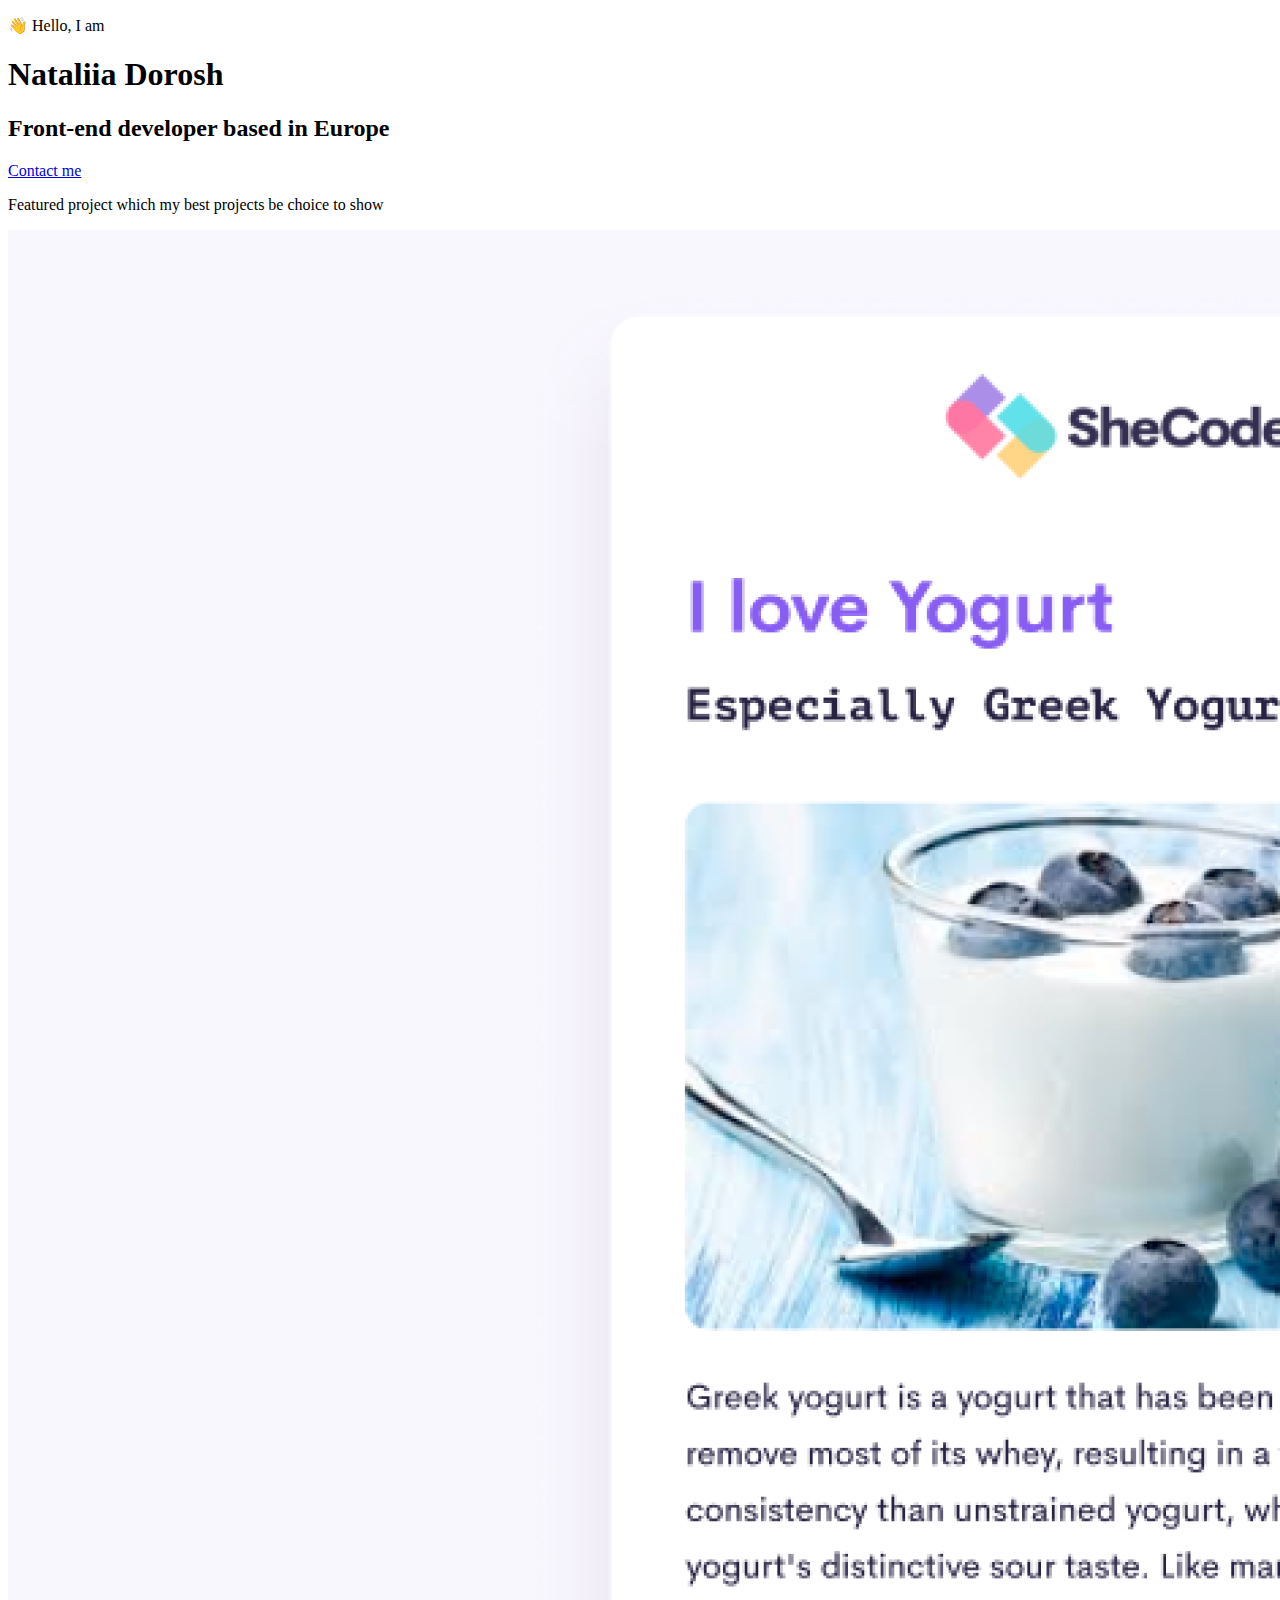
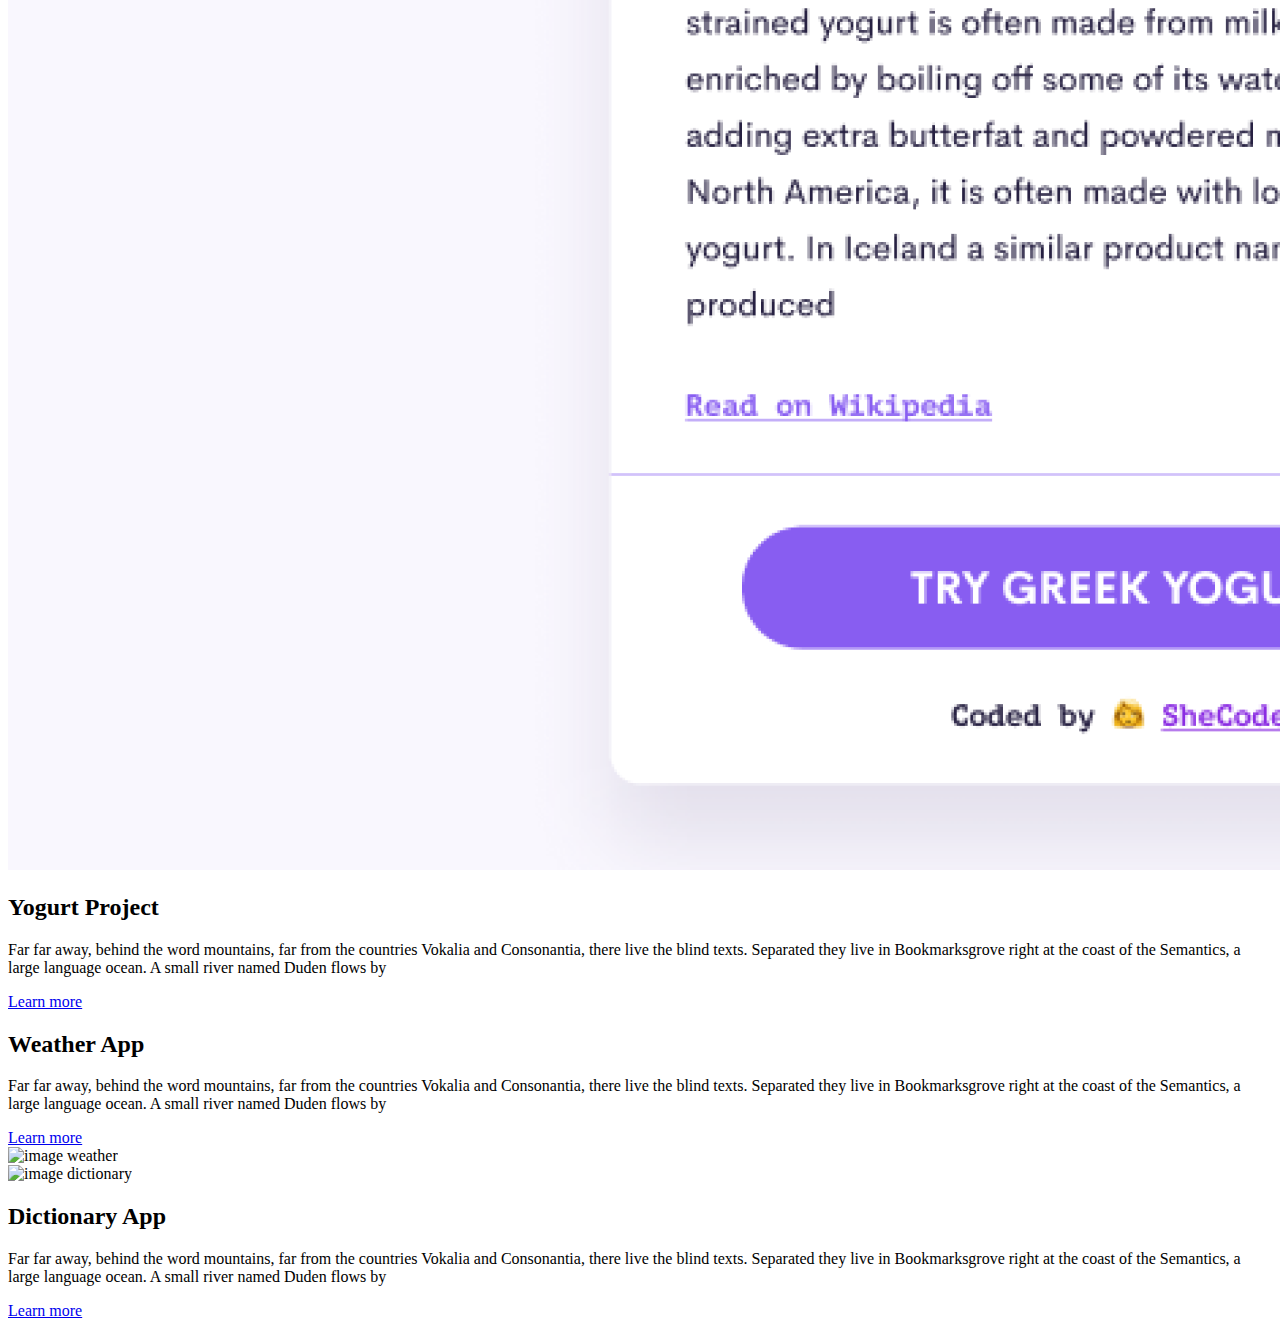
==== index.html @ e4696347 "creating a portfolio site" ====
<!DOCTYPE html>
<html lang="en">
  <head>
    <script
      type="text/javascript"
      src="https://codesandbox.io/public/sse-hooks/sse-hooks.f742b80f43c5a2e0e619b0d97b5886cd.js"
    ></script>
    <script
      type="text/javascript"
      src="https://codesandbox.io/static/js/banner.be879265d.js"
    ></script>

    <meta charset="UTF-8" />
    <meta http-equiv="X-UA-Compatible" content="IE=edge" />
    <meta name="viewport" content="width=device-width, initial-scale=1.0" />
    <title>Nataliia Dorosh - Front-end developer, based in Europe</title>
    <meta
      name="description"
      content="✔ Long-term cooperation, contract, guarantee.
    ✔ Sites based on a finished project or according to individual requirements.
    ✔ Free consultation.
    ✔ I work throughout Europe, North and South America, Australia and New Zealand.
    ✔ Transparent pricing.
    ✔ Read testimonials from satisfied customers."
    />
    <link
      href="https://cdn.jsdelivr.net/npm/bootstrap@5.0.0-beta2/dist/css/bootstrap.min.css"
      rel="stylesheet"
      integrity="sha384-BmbxuPwQa2lc/FVzBcNJ7UAyJxM6wuqIj61tLrc4wSX0szH/Ev+nYRRuWlolflfl"
      crossorigin="anonymous"
    />
    <!--Fonts  -->

    <link rel="preconnect" href="https://fonts.googleapis.com" />
    <link rel="preconnect" href="https://fonts.gstatic.com" crossorigin />
    <link
      href="https://fonts.googleapis.com/css2?family=Playfair+Display:ital,wght@0,700;1,700&family=Poppins:wght@400;700&display=swap"
      rel="stylesheet"
    />

    <!--CSS  -->
    <link rel="stylesheet" href="styles/portfolio.css" />

    <!--Bootstrap CSS only -->
    <link
      href="https://cdn.jsdelivr.net/npm/bootstrap@5.2.2/dist/css/bootstrap.min.css"
      rel="stylesheet"
      integrity="sha384-Zenh87qX5JnK2Jl0vWa8Ck2rdkQ2Bzep5IDxbcnCeuOxjzrPF/et3URy9Bv1WTRi"
      crossorigin="anonymous"
    />

    <!-- Bootstrap JavaScript Bundle with Popper -->
    <script
      src="https://cdn.jsdelivr.net/npm/bootstrap@5.2.2/dist/js/bootstrap.bundle.min.js"
      integrity="sha384-OERcA2EqjJCMA+/3y+gxIOqMEjwtxJY7qPCqsdltbNJuaOe923+mo//f6V8Qbsw3"
      crossorigin="anonymous"
    ></script>

    <script
      src="https://kit.fontawesome.com/0345ce63ac.js"
      crossorigin="anonymous"
    ></script>
  </head>
  <body>
    <div class="hero">
      <p>👋 Hello, I am</p>
      <h1>Nataliia Dorosh</h1>
      <h2 class="mb-5">Front-end developer based in Europe</h2>
      <div>
        <a href="#" class="btn btn-branding">Contact me</a>
      </div>
    </div>
    <p class="text-center m-5">
      Featured project which my best projects be choice to show
    </p>
    <div class="container">
      <div class="row mb-5">
        <div class="col d-none d-lg-block">
          <img src="img/yogurt.png" class="img-fluid" alt="image yogurt" />
        </div>
        <div class="col">
          <div class="project-desciption">
            <h2 class="mb-5">Yogurt Project</h2>
            <p class="mb-5 text-muted">
              Far far away, behind the word mountains, far from the countries
              Vokalia and Consonantia, there live the blind texts. Separated
              they live in Bookmarksgrove right at the coast of the Semantics, a
              large language ocean. A small river named Duden flows by
            </p>
            <a href="index.html" class="btn btn-branding-outline">
              Learn more
            </a>
          </div>
        </div>
      </div>
      <div class="row mb-5">
        <div class="col">
          <div class="project-desciption">
            <h2 class="mb-5">Weather App</h2>
            <p class="mb-5 text-muted">
              Far far away, behind the word mountains, far from the countries
              Vokalia and Consonantia, there live the blind texts. Separated
              they live in Bookmarksgrove right at the coast of the Semantics, a
              large language ocean. A small river named Duden flows by
            </p>
            <a href="index.html" class="btn btn-branding-outline">
              Learn more
            </a>
          </div>
        </div>
        <div class="col d-none d-lg-block">
          <img src="images/weather.png" class="img-fluid" alt="image weather" />
        </div>
      </div>
      <div class="row">
        <div class="col d-none d-lg-block">
          <img
            src="images/dictionary.png"
            class="img-fluid"
            alt="image dictionary"
          />
        </div>
        <div class="col">
          <div class="project-desciption">
            <h2 class="mb-5">Dictionary App</h2>
            <p class="mb-5 text-muted">
              Far far away, behind the word mountains, far from the countries
              Vokalia and Consonantia, there live the blind texts. Separated
              they live in Bookmarksgrove right at the coast of the Semantics, a
              large language ocean. A small river named Duden flows by
            </p>
            <a href="index.html" class="btn btn-branding-outline">
              Learn more
            </a>
          </div>
        </div>
      </div>
    </div>
  </body>
</html>
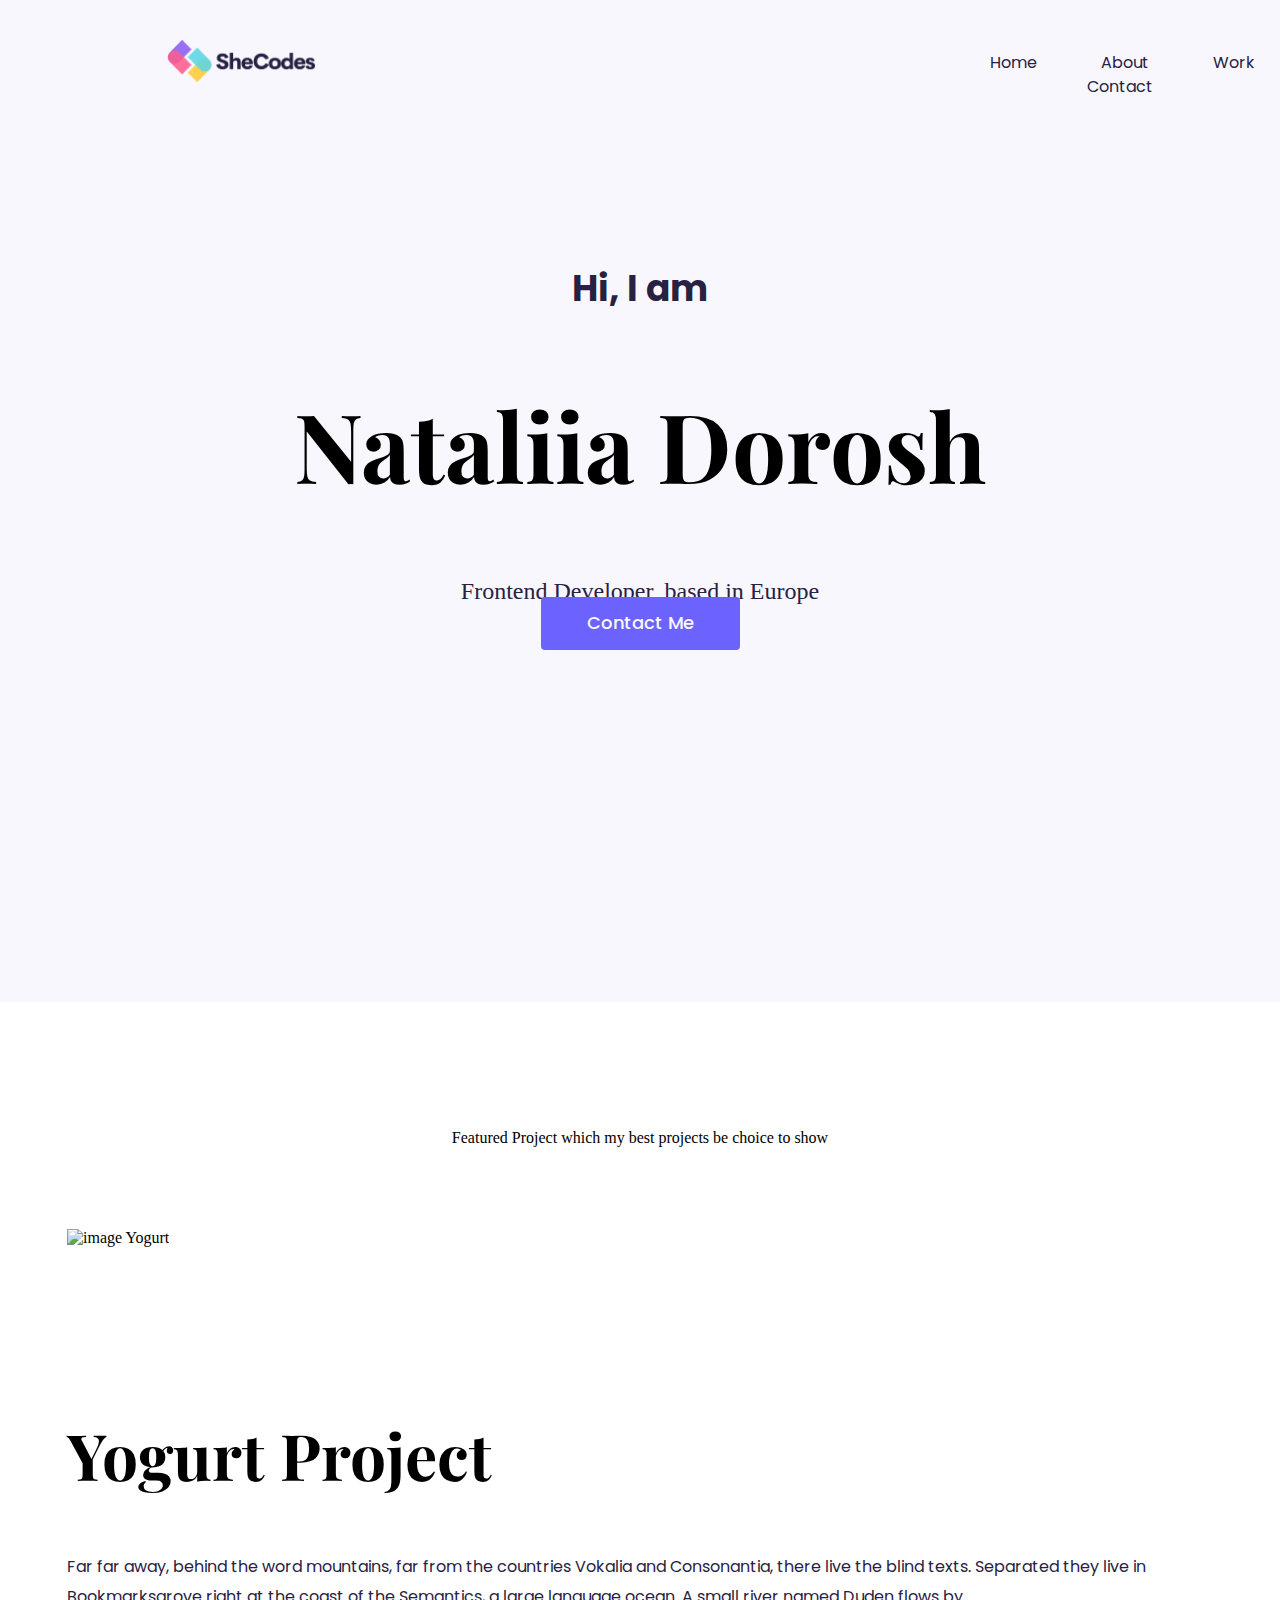
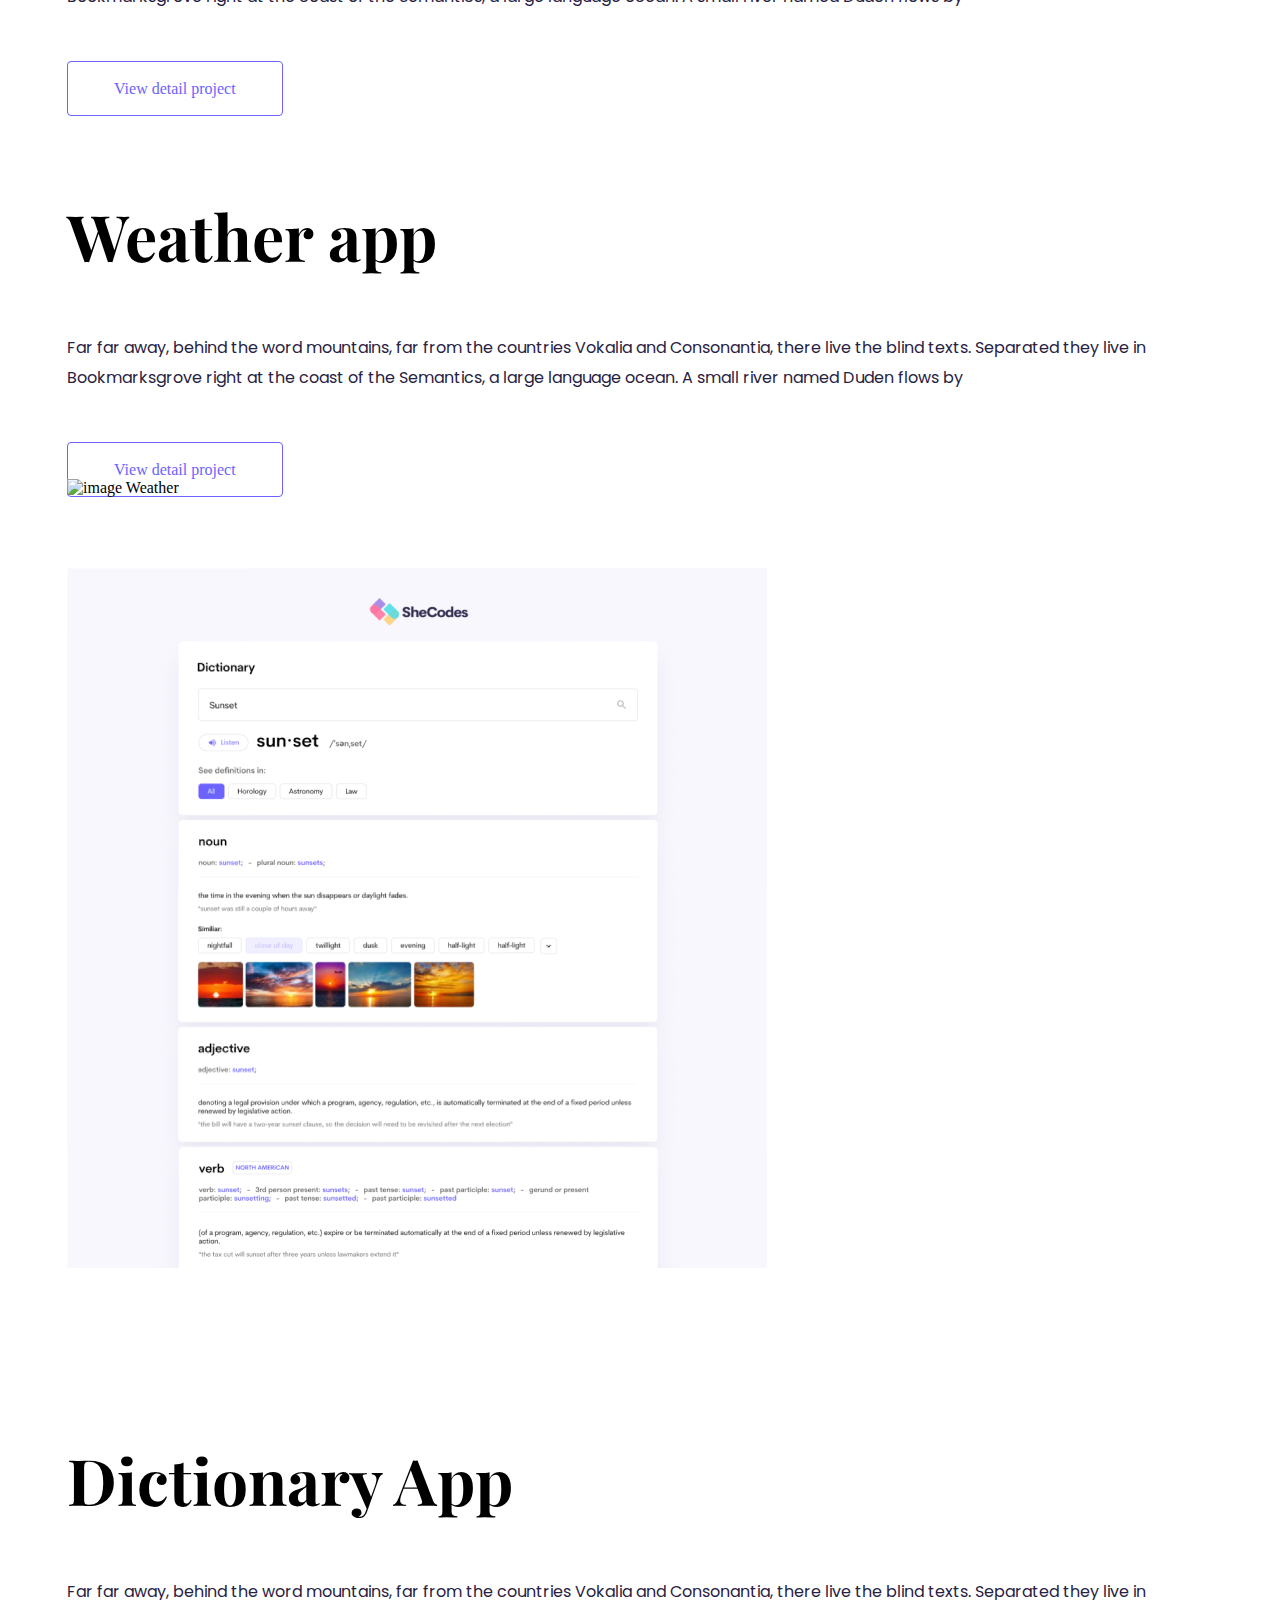
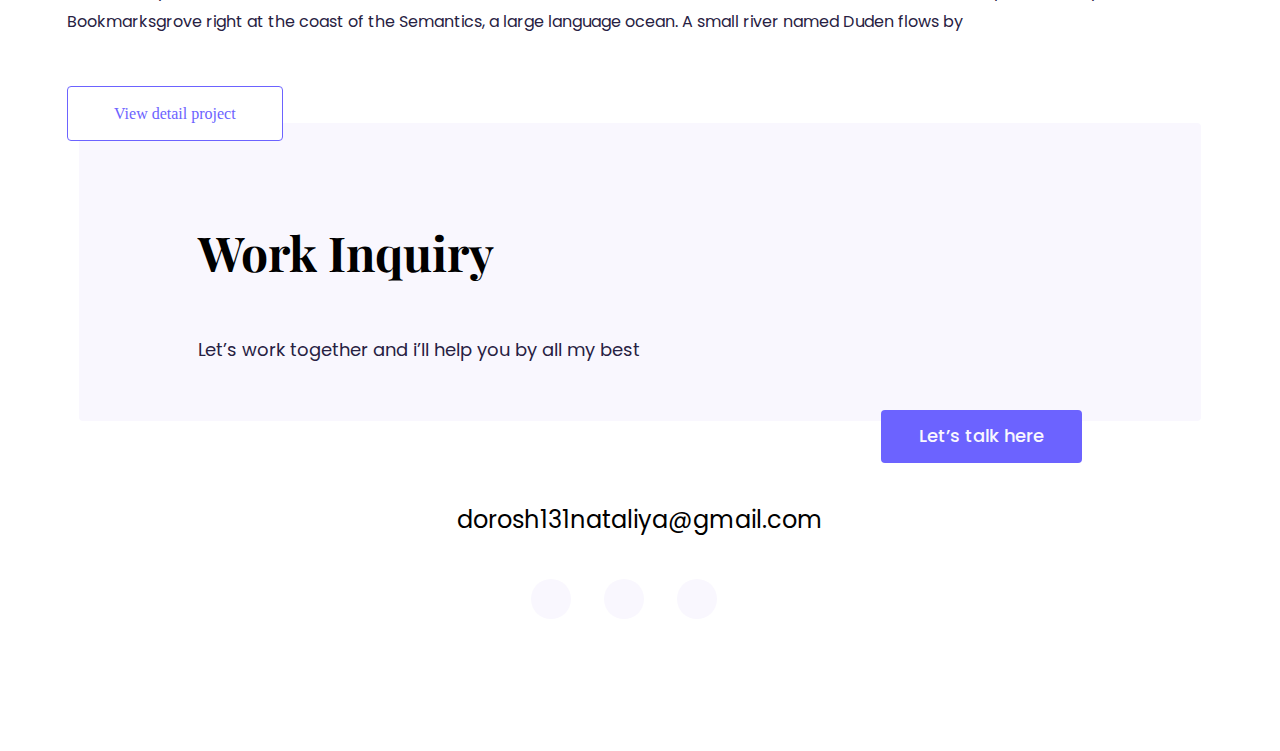
==== commit abce76aa: "creating a portfolio site" ====
--- a/index.html
+++ b/index.html
@@ -1,35 +1,17 @@
 <!DOCTYPE html>
 <html lang="en">
   <head>
-    <script
-      type="text/javascript"
-      src="https://codesandbox.io/public/sse-hooks/sse-hooks.f742b80f43c5a2e0e619b0d97b5886cd.js"
-    ></script>
-    <script
-      type="text/javascript"
-      src="https://codesandbox.io/static/js/banner.be879265d.js"
-    ></script>
-
     <meta charset="UTF-8" />
-    <meta http-equiv="X-UA-Compatible" content="IE=edge" />
     <meta name="viewport" content="width=device-width, initial-scale=1.0" />
-    <title>Nataliia Dorosh - Front-end developer, based in Europe</title>
-    <meta
-      name="description"
-      content="✔ Long-term cooperation, contract, guarantee.
-    ✔ Sites based on a finished project or according to individual requirements.
-    ✔ Free consultation.
-    ✔ I work throughout Europe, North and South America, Australia and New Zealand.
-    ✔ Transparent pricing.
-    ✔ Read testimonials from satisfied customers."
-    />
+    <meta http-equiv="X-UA-Compatible" content="ie=edge" />
+    <title>Static Template</title>
+    <link href="style.css" type="text/css" rel="stylesheet" />
     <link
-      href="https://cdn.jsdelivr.net/npm/bootstrap@5.0.0-beta2/dist/css/bootstrap.min.css"
+      href="https://cdn.jsdelivr.net/npm/bootstrap@5.2.2/dist/css/bootstrap.min.css"
       rel="stylesheet"
-      integrity="sha384-BmbxuPwQa2lc/FVzBcNJ7UAyJxM6wuqIj61tLrc4wSX0szH/Ev+nYRRuWlolflfl"
+      integrity="sha384-Zenh87qX5JnK2Jl0vWa8Ck2rdkQ2Bzep5IDxbcnCeuOxjzrPF/et3URy9Bv1WTRi"
       crossorigin="anonymous"
     />
-    <!--Fonts  -->
 
     <link rel="preconnect" href="https://fonts.googleapis.com" />
     <link rel="preconnect" href="https://fonts.gstatic.com" crossorigin />
@@ -38,102 +20,170 @@
       rel="stylesheet"
     />
 
-    <!--CSS  -->
-    <link rel="stylesheet" href="styles/portfolio.css" />
-
-    <!--Bootstrap CSS only -->
+    <link rel="preconnect" href="https://fonts.googleapis.com" />
+    <link rel="preconnect" href="https://fonts.gstatic.com" crossorigin />
     <link
-      href="https://cdn.jsdelivr.net/npm/bootstrap@5.2.2/dist/css/bootstrap.min.css"
+      href="https://fonts.googleapis.com/css2?family=Playfair+Display:ital,wght@0,700;1,700&family=Poppins:wght@400;700&display=swap"
       rel="stylesheet"
-      integrity="sha384-Zenh87qX5JnK2Jl0vWa8Ck2rdkQ2Bzep5IDxbcnCeuOxjzrPF/et3URy9Bv1WTRi"
-      crossorigin="anonymous"
     />
 
-    <!-- Bootstrap JavaScript Bundle with Popper -->
     <script
       src="https://cdn.jsdelivr.net/npm/bootstrap@5.2.2/dist/js/bootstrap.bundle.min.js"
       integrity="sha384-OERcA2EqjJCMA+/3y+gxIOqMEjwtxJY7qPCqsdltbNJuaOe923+mo//f6V8Qbsw3"
       crossorigin="anonymous"
     ></script>
 
-    <script
-      src="https://kit.fontawesome.com/0345ce63ac.js"
-      crossorigin="anonymous"
-    ></script>
+    <script src="https://kit.fontawesome.com/0345ce63ac.js" crossorigin="anonymous"></script>
   </head>
   <body>
-    <div class="hero">
-      <p>👋 Hello, I am</p>
-      <h1>Nataliia Dorosh</h1>
-      <h2 class="mb-5">Front-end developer based in Europe</h2>
-      <div>
-        <a href="#" class="btn btn-branding">Contact me</a>
+      <div class="wrapper">
+        <div>
+          <img src="img/logo.png" alt="logo" width="150px" class="logo" />
+
+          <div class="link-menu-block">
+            <a href="home.html" class="col-2 link-menu">Home </a>
+            <a href="about.html" class="col-2 link-menu">About </a>
+            <a href="work.html" class="col-2 link-menu">Work </a>
+            <a href="contact.html" class="col-2 link-menu">Contact</a>
+          </div>
+        </div>
+        <div class="greeting-text">
+          <p class="greeting">Hi, I am</p>
+          <h1 class="name">Nataliia Dorosh</h1>
+          <h2 class="mb-5" id="text-about">
+            Frontend Developer, based in Europe
+          </h2>
+        </div>
+        <div class="button-contact-me">
+          <a href="contact.html" class="btn btn-branding">Contact me</a>
+        </div>
       </div>
-    </div>
-    <p class="text-center m-5">
-      Featured project which my best projects be choice to show
-    </p>
-    <div class="container">
-      <div class="row mb-5">
-        <div class="col d-none d-lg-block">
-          <img src="img/yogurt.png" class="img-fluid" alt="image yogurt" />
+      <div class="second-wrapper">
+        <div>
+          <div class="text-second-part">
+            Featured Project which my best projects be choice to show
+          </div>
         </div>
-        <div class="col">
-          <div class="project-desciption">
-            <h2 class="mb-5">Yogurt Project</h2>
-            <p class="mb-5 text-muted">
+
+        <div class="row">
+          <div class="screenshotYogurt col-6 d-none d-lg-block">
+            <img
+              src="https://31ukq.codesandbox.io/images/yogurt.png"
+              alt="image Yogurt"
+              class="img-fluid rounded"
+            />
+          </div>
+          <div class="textYogurt col-6">
+            <p class="headerYogurt">Yogurt Project</p>
+            <p class="content-yogurt">
               Far far away, behind the word mountains, far from the countries
-              Vokalia and Consonantia, there live the blind texts. Separated
-              they live in Bookmarksgrove right at the coast of the Semantics, a
-              large language ocean. A small river named Duden flows by
+              Vokalia and Consonantia, there live the blind texts. Separated they
+              live in Bookmarksgrove right at the coast of the Semantics, a large
+              language ocean. A small river named Duden flows by
             </p>
-            <a href="index.html" class="btn btn-branding-outline">
-              Learn more
-            </a>
+            <div class="navigation-links-second">
+              <a
+                href="https://jggrnw.csb.app/"
+                class="contact-link"
+                title="link view detail project"
+                >View detail project</a
+              >
+            </div>
+          </div>
+        </div>
+
+        <div class="row">
+          <div class="col-6">
+            <div class="textWeather">
+              <p class="headerWeather">
+                Weather app
+              </p>
+              <p class="content-weather">
+                Far far away, behind the word mountains, far from the countries
+                Vokalia and Consonantia, there live the blind texts. Separated
+                they live in Bookmarksgrove right at the coast of the Semantics, a
+                large language ocean. A small river named Duden flows by
+              </p>
+              <div class="navigation-links-second">
+                <a
+                  href="https://jggrnw.csb.app/"
+                  class="contact-link"
+                  title="link view detail project"
+                  >View detail project</a
+                >
+              </div>
+            </div>
+          </div>
+          <div class="screenshotWeather col-6 d-none d-lg-block">
+            <img
+              src="https://31ukq.codesandbox.io/images/weather.png"
+              alt="image Weather"
+              class="img-fluid rounded"
+            />
+          </div>
+        </div>
+
+        <div class="row">
+          <div class="screenshotDictionary col-6 d-none d-lg-block">
+            <img
+              src="img/dictionary.png"
+              alt="image Dictionary"
+              class="img-fluid rounded"
+            />
+          </div>
+          <div class="textDictionary col-6">
+            <p class="headerDictionary">Dictionary App</p>
+            <p class="content-dictionary">
+              Far far away, behind the word mountains, far from the countries
+              Vokalia and Consonantia, there live the blind texts. Separated they
+              live in Bookmarksgrove right at the coast of the Semantics, a large
+              language ocean. A small river named Duden flows by
+            </p>
+            <div class="navigation-links-second">
+              <a
+                href="https://jggrnw.csb.app/"
+                class="contact-link"
+                title="link view detail project"
+                >View detail project</a
+              >
+            </div>
           </div>
         </div>
       </div>
-      <div class="row mb-5">
-        <div class="col">
-          <div class="project-desciption">
-            <h2 class="mb-5">Weather App</h2>
-            <p class="mb-5 text-muted">
-              Far far away, behind the word mountains, far from the countries
-              Vokalia and Consonantia, there live the blind texts. Separated
-              they live in Bookmarksgrove right at the coast of the Semantics, a
-              large language ocean. A small river named Duden flows by
-            </p>
-            <a href="index.html" class="btn btn-branding-outline">
-              Learn more
-            </a>
+      <div class="third-wrap">
+          <div class="block-work-inquiry row">
+            <div class="col-6">
+              <p class="work-inquiry">Work Inquiry</p>
+              <p class="work-inquiry-content">
+                Let’s work together and i’ll help you by all my best
+              </p>
+            </div>
+            <div class="email-link-block col-6">
+              <div class="email-link"> 
+                <a href="mailto:dorosh131nataliya@gmail.com" class="talk-here"> Let’s talk here</a>
+              </div>
+            </div>
           </div>
-        </div>
-        <div class="col d-none d-lg-block">
-          <img src="images/weather.png" class="img-fluid" alt="image weather" />
-        </div>
       </div>
-      <div class="row">
-        <div class="col d-none d-lg-block">
-          <img
-            src="images/dictionary.png"
-            class="img-fluid"
-            alt="image dictionary"
-          />
-        </div>
-        <div class="col">
-          <div class="project-desciption">
-            <h2 class="mb-5">Dictionary App</h2>
-            <p class="mb-5 text-muted">
-              Far far away, behind the word mountains, far from the countries
-              Vokalia and Consonantia, there live the blind texts. Separated
-              they live in Bookmarksgrove right at the coast of the Semantics, a
-              large language ocean. A small river named Duden flows by
-            </p>
-            <a href="index.html" class="btn btn-branding-outline">
-              Learn more
-            </a>
-          </div>
-        </div>
+    </div>
+    <div class="my-email">
+      <p>dorosh131nataliya@gmail.com</p>
+    </div>
+    <div class="social-media-icons">
+      <div class="facebook" >
+        <a href="https://www.facebook.com/">
+          <i class="fa-brands fa-facebook-f"></i>
+        </a>
+      </div>
+      <div class="twitter">
+        <a href="https://twitter.com/">
+          <i class="fa-brands fa-twitter"></i>
+        </a>
+      </div>
+      <div class="instagram">
+        <a href="https://www.instagram.com/">
+          <i class="fa-brands fa-instagram"></i>
+        </a>
       </div>
     </div>
   </body>
--- a/style.css
+++ b/style.css
@@ -0,0 +1,246 @@
+:root {
+  --first-color: #272142;
+  --second-color: #6c63ff;
+  --third-color: #f9f7fe;
+  --fourth-color: white;
+  --fifth-color: black;
+  --fontfamily-first: "Poppins", sans-serif;
+  --fontfamily-second: "Playfair Display", serif;
+}
+
+body {
+  margin: 0 0;
+  padding: 0 0;
+}
+
+.wrapper {
+  background-color: var(--third-color);
+  text-align: center;
+  height: 900px;
+  margin: 0 0 127px 0;
+  padding: 51px 67px;
+}
+
+.logo {
+  position: absolute;
+  top: 40px;
+  left: 165px;
+}
+
+.link-menu {
+  text-decoration: none;
+  font-size: 16px;
+  color: var(--first-color);
+  line-height: 24px;
+  font-family: var(--fontfamily-first);
+  margin: 0 30px;
+}
+.link-menu-block {
+  position: absolute;
+  top: 51px;
+  left: 960px;
+}
+
+.link-menu:visited {
+  color: var(--second-color);
+}
+.link-menu:hover {
+  color: var(--second-color);
+}
+.greeting-text {
+  margin-top: 211px;
+}
+
+.name {
+  color: var(--fifth-color);
+  font-family: var(--fontfamily-second);
+  font-weight: 700;
+  font-size: 96px;
+  line-height: 128px;
+}
+p {
+  font-family: var(--fontfamily-first);
+  font-weight: normal;
+}
+.greeting {
+  color: var(--first-color);
+  font-family: var(--fontfamily-first);
+  font-weight: 700;
+  font-size: 36px;
+  line-height: 54px;
+}
+
+#text-about {
+  color: var(--first-color);
+  font-style: normal;
+  font-weight: 400;
+  font-size: 24px;
+  margin: 0 auto;
+  line-height: 36px;
+}
+
+.button-contact-me {
+  display: inline;
+  background-color: var(--second-color);
+  padding: 18px 46px;
+  border-radius: 4px;
+}
+.button-contact-me a {
+  font-family: var(--fontfamily-first);
+  font-size: 18px;
+  font-weight: 500;
+  line-height: 27px;
+  text-decoration: none;
+  text-align: center;
+  text-transform: capitalize;
+  color: var(--third-color);
+}
+.button-contact-me:hover {
+  color: var(--first-color);
+}
+
+/* SECOND PART */
+.second-wrapper {
+  padding: 0 0;
+  margin: 0 67px;
+}
+.text-second-part {
+  text-align: center;
+  margin-bottom: 82px;
+}
+
+.headerDictionary,
+.headerWeather,
+.headerYogurt {
+  font-size: 64px;
+  font-weight: 700;
+  font-family: var(--fontfamily-second);
+  line-height: 85px;
+  color: var(--fifth-color);
+  margin-top: 95px;
+  margin-bottom: 55px;
+}
+.content-yogurt,
+.content-dictionary,
+.content-weather {
+  margin: 10px 0;
+  font-family: var(--fontfamily-first);
+  font-size: 16px;
+  font-weight: 400;
+  line-height: 30px;
+  color: var(--first-color);
+  margin-bottom: 68px;
+}
+.contact-link {
+  background-color: var(--fourth-color);
+  color: var(--second-color);
+  border: 1px solid var(--second-color);
+  border-radius: 4px;
+  padding: 18px 46px;
+  font-size: 16px;
+  font-weight: 500;
+  text-decoration: none;
+}
+
+.contact-link:hover {
+  background-color: var(--second-color);
+  color: var(--fourth-color);
+}
+
+.img-fluid {
+  margin-bottom: 70px;
+}
+
+.block-work-inquiry {
+  background-color: var(--third-color);
+  border-radius: 4px;
+  padding: 49px 119px;
+  height: 200px;
+}
+
+.work-inquiry {
+  font-family: var(--fontfamily-second);
+  font-size: 48px;
+  font-weight: 700;
+  line-height: 64px;
+  color: var(--fifth-color);
+  padding-bottom: 4px;
+}
+
+.work-inquiry-content {
+  font-family: var(--fontfamily-first);
+  font-size: 18px;
+  font-weight: 400;
+  line-height: 27px;
+  color: var(--first-color);
+}
+.email-link-block {
+  padding-top: 41px;
+  text-align: right;
+}
+.email-link {
+  display: inline;
+  background-color: var(--second-color);
+  padding: 18px 38px;
+  border-radius: 4px;
+}
+.email-link a {
+  font-family: var(--fontfamily-first);
+  font-size: 18px;
+  font-weight: 500;
+  line-height: 27px;
+  text-decoration: none;
+  color: var(--third-color);
+  margin: 0 auto;
+}
+.email-link a:hover {
+  color: var(--first-color);
+}
+
+.third-wrap {
+  padding: 0 0;
+  margin: 0 79px;
+}
+
+.my-email {
+  font-family: var(--fontfamily-first);
+  font-size: 24px;
+  font-weight: 500;
+  line-height: 36px;
+  text-align: center;
+  color: var(--fifth-color);
+  margin-top: 81px;
+  margin-bottom: 41px;
+}
+
+.social-media-icons {
+  display: flex;
+  flex-direction: row;
+  justify-content: center;
+  text-align: center;
+  margin-bottom: 132px;
+}
+
+.fa-facebook-f,
+.fa-twitter,
+.fa-instagram {
+  font-size: 18px;
+  color: var(--second-color);
+  margin: 11px auto;
+}
+
+.facebook,
+.twitter,
+.instagram {
+  width: 40px;
+  height: 40px;
+  background-color: var(--third-color);
+  margin-right: 33px;
+  border-radius: 50%;
+}
+
+.facebook:hover,
+.twitter:hover,
+.instagram:hover {
+  border: 1px solid var(--second-color);
+}
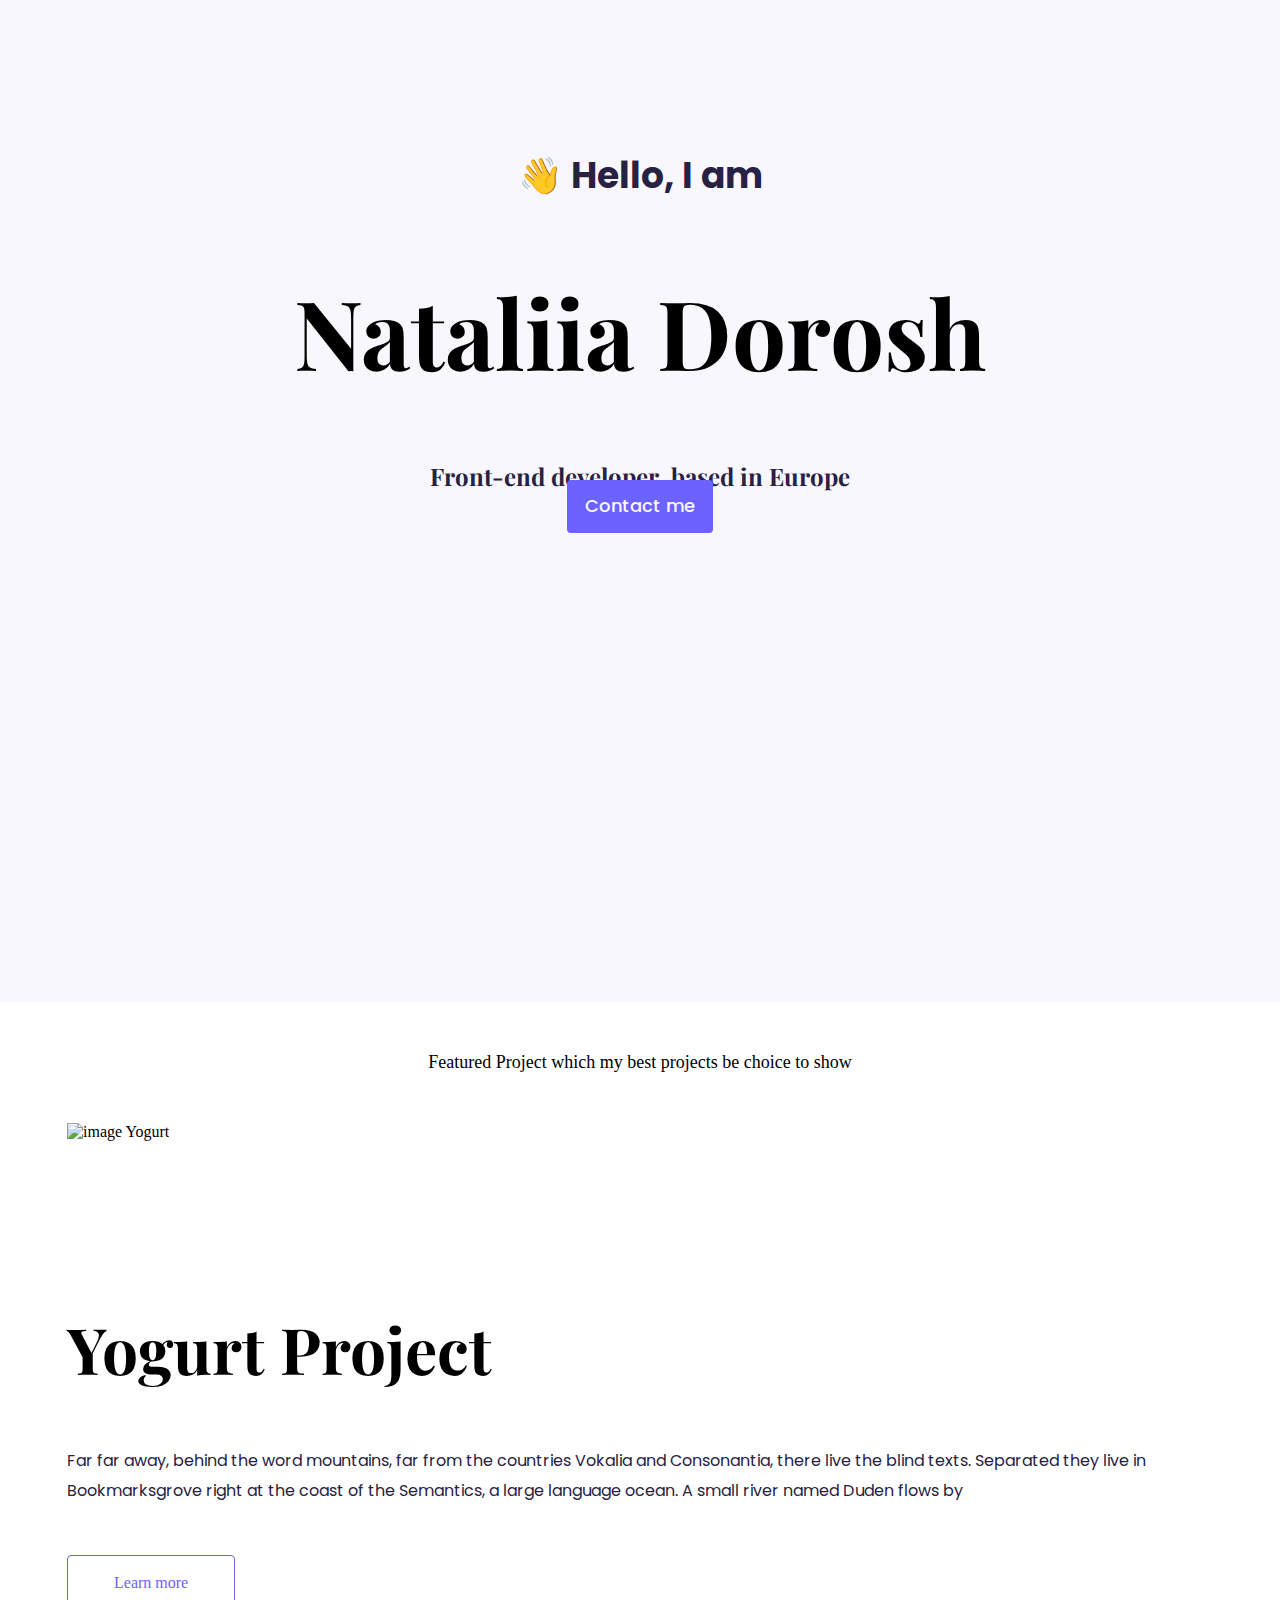
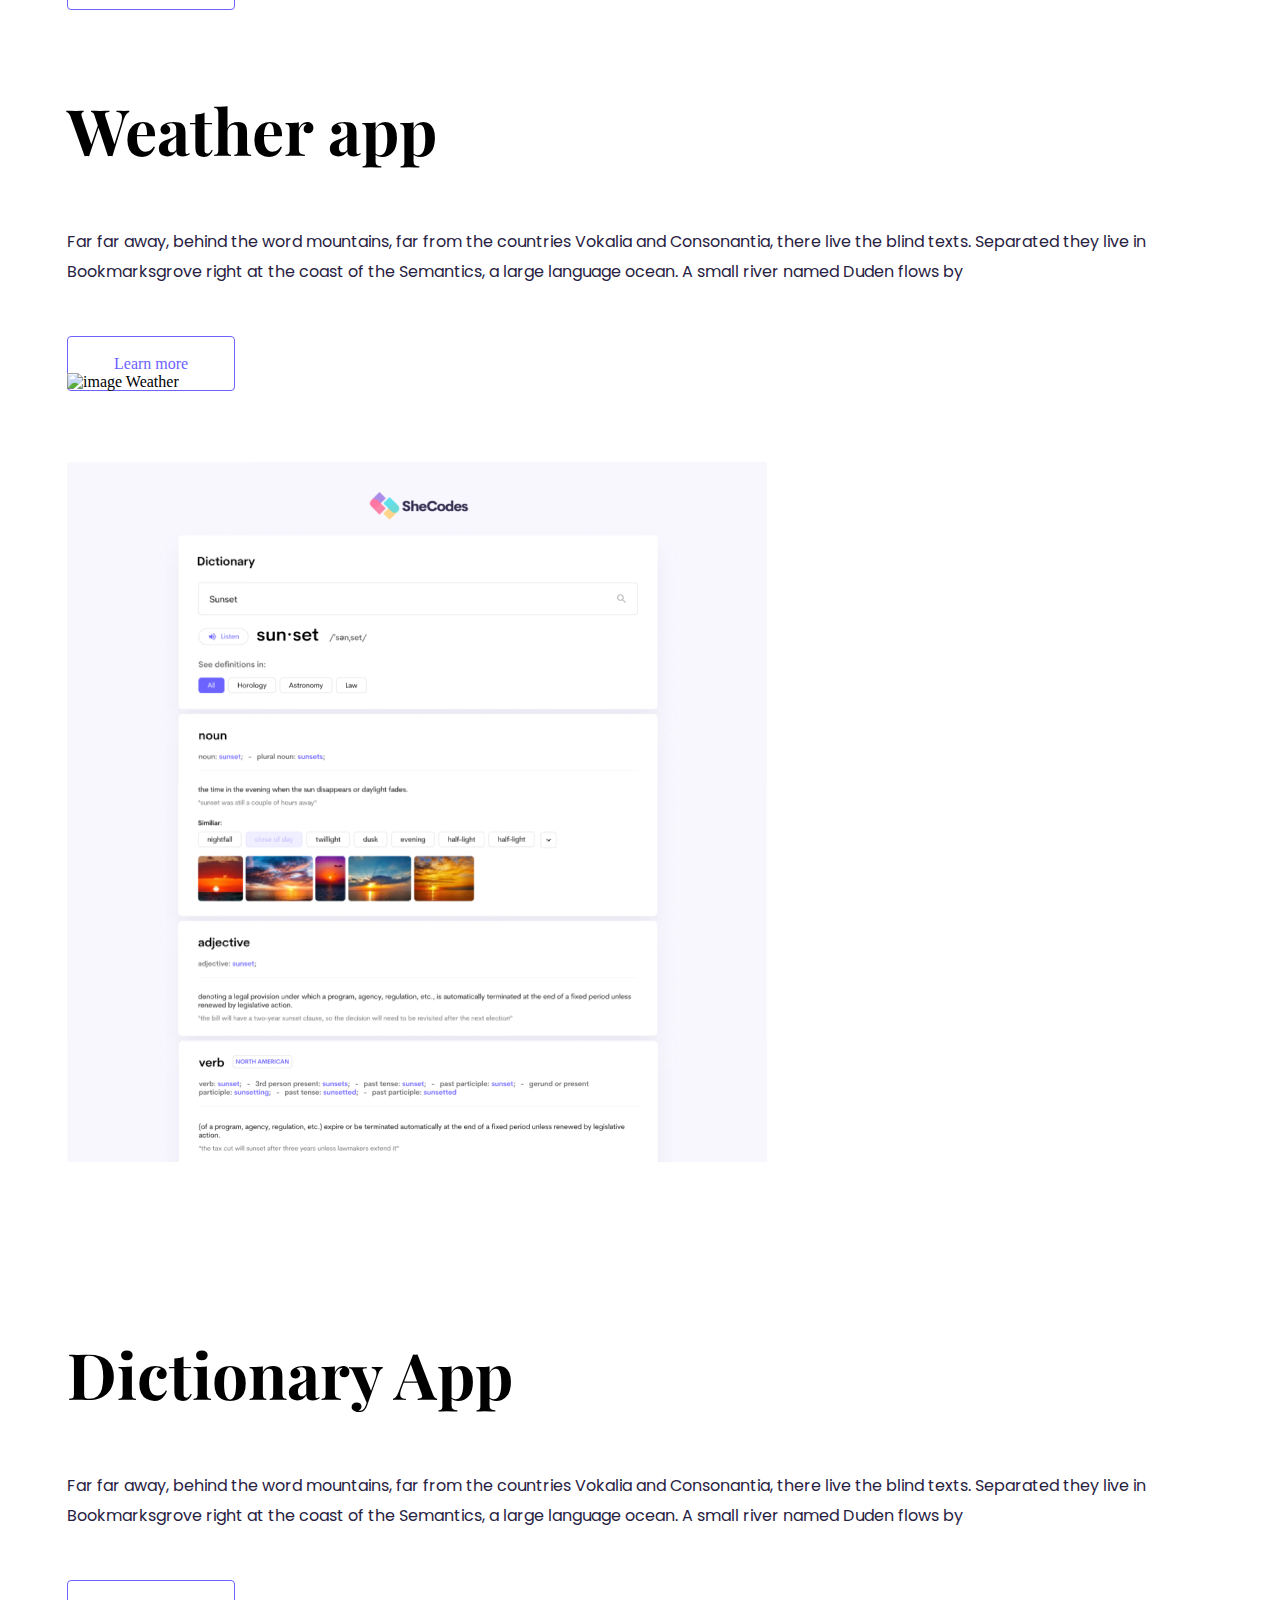
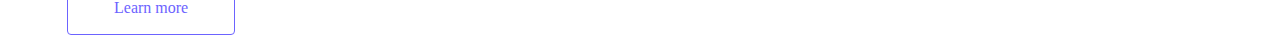
==== commit f4900a93: "site correction" ====
--- a/index.html
+++ b/index.html
@@ -4,7 +4,13 @@
     <meta charset="UTF-8" />
     <meta name="viewport" content="width=device-width, initial-scale=1.0" />
     <meta http-equiv="X-UA-Compatible" content="ie=edge" />
-    <title>Static Template</title>
+    <title>Nataliia Dorosh - Front-end developer, based in Europe</title>
+    <meta name="description"  content="✔ Long-term cooperation, contract, guarantee.
+    ✔ Sites based on a finished project or according to individual requirements.
+    ✔ Free consultation.
+    ✔ I work throughout Europe, North and South America, Australia and New Zealand.
+    ✔ Transparent pricing.
+    ✔ Read testimonials from satisfied customers." />
     <link href="style.css" type="text/css" rel="stylesheet" />
     <link
       href="https://cdn.jsdelivr.net/npm/bootstrap@5.2.2/dist/css/bootstrap.min.css"
@@ -37,25 +43,15 @@
   </head>
   <body>
       <div class="wrapper">
-        <div>
-          <img src="img/logo.png" alt="logo" width="150px" class="logo" />
-
-          <div class="link-menu-block">
-            <a href="home.html" class="col-2 link-menu">Home </a>
-            <a href="about.html" class="col-2 link-menu">About </a>
-            <a href="work.html" class="col-2 link-menu">Work </a>
-            <a href="contact.html" class="col-2 link-menu">Contact</a>
-          </div>
-        </div>
-        <div class="greeting-text">
-          <p class="greeting">Hi, I am</p>
+            <div class="greeting-text">
+          <p class="greeting">👋 Hello, I am</p>
           <h1 class="name">Nataliia Dorosh</h1>
           <h2 class="mb-5" id="text-about">
-            Frontend Developer, based in Europe
+            Front-end developer, based in Europe
           </h2>
         </div>
         <div class="button-contact-me">
-          <a href="contact.html" class="btn btn-branding">Contact me</a>
+          <a href="index.html" class="btn btn-branding">Contact me</a>
         </div>
       </div>
       <div class="second-wrapper">
@@ -75,7 +71,7 @@
           </div>
           <div class="textYogurt col-6">
             <p class="headerYogurt">Yogurt Project</p>
-            <p class="content-yogurt">
+            <p class="content-yogurt text-muted">
               Far far away, behind the word mountains, far from the countries
               Vokalia and Consonantia, there live the blind texts. Separated they
               live in Bookmarksgrove right at the coast of the Semantics, a large
@@ -83,10 +79,10 @@
             </p>
             <div class="navigation-links-second">
               <a
-                href="https://jggrnw.csb.app/"
+                href="index.html"
                 class="contact-link"
-                title="link view detail project"
-                >View detail project</a
+                title="link Learn more"
+                >Learn more</a
               >
             </div>
           </div>
@@ -98,7 +94,7 @@
               <p class="headerWeather">
                 Weather app
               </p>
-              <p class="content-weather">
+              <p class="content-weather text-muted">
                 Far far away, behind the word mountains, far from the countries
                 Vokalia and Consonantia, there live the blind texts. Separated
                 they live in Bookmarksgrove right at the coast of the Semantics, a
@@ -106,10 +102,10 @@
               </p>
               <div class="navigation-links-second">
                 <a
-                  href="https://jggrnw.csb.app/"
+                  href="index.html"
                   class="contact-link"
-                  title="link view detail project"
-                  >View detail project</a
+                  title="link Learn more"
+                  >Learn more</a
                 >
               </div>
             </div>
@@ -133,7 +129,7 @@
           </div>
           <div class="textDictionary col-6">
             <p class="headerDictionary">Dictionary App</p>
-            <p class="content-dictionary">
+            <p class="content-dictionary text-muted">
               Far far away, behind the word mountains, far from the countries
               Vokalia and Consonantia, there live the blind texts. Separated they
               live in Bookmarksgrove right at the coast of the Semantics, a large
@@ -141,50 +137,14 @@
             </p>
             <div class="navigation-links-second">
               <a
-                href="https://jggrnw.csb.app/"
+              href="index.html"
                 class="contact-link"
-                title="link view detail project"
-                >View detail project</a
+                title="Learn more"
+                >Learn more</a
               >
             </div>
           </div>
         </div>
-      </div>
-      <div class="third-wrap">
-          <div class="block-work-inquiry row">
-            <div class="col-6">
-              <p class="work-inquiry">Work Inquiry</p>
-              <p class="work-inquiry-content">
-                Let’s work together and i’ll help you by all my best
-              </p>
-            </div>
-            <div class="email-link-block col-6">
-              <div class="email-link"> 
-                <a href="mailto:dorosh131nataliya@gmail.com" class="talk-here"> Let’s talk here</a>
-              </div>
-            </div>
-          </div>
-      </div>
-    </div>
-    <div class="my-email">
-      <p>dorosh131nataliya@gmail.com</p>
-    </div>
-    <div class="social-media-icons">
-      <div class="facebook" >
-        <a href="https://www.facebook.com/">
-          <i class="fa-brands fa-facebook-f"></i>
-        </a>
-      </div>
-      <div class="twitter">
-        <a href="https://twitter.com/">
-          <i class="fa-brands fa-twitter"></i>
-        </a>
-      </div>
-      <div class="instagram">
-        <a href="https://www.instagram.com/">
-          <i class="fa-brands fa-instagram"></i>
-        </a>
-      </div>
-    </div>
+      </div> 
   </body>
 </html>
--- a/style.css
+++ b/style.css
@@ -13,42 +13,20 @@
   padding: 0 0;
 }
 
+.wrapper,  .about-wrapper{
+  text-align: center;
+  padding: 51px 67px;
+}
+
 .wrapper {
   background-color: var(--third-color);
-  text-align: center;
   height: 900px;
-  margin: 0 0 127px 0;
-  padding: 51px 67px;
-}
-
-.logo {
-  position: absolute;
-  top: 40px;
-  left: 165px;
-}
-
-.link-menu {
-  text-decoration: none;
-  font-size: 16px;
-  color: var(--first-color);
-  line-height: 24px;
-  font-family: var(--fontfamily-first);
-  margin: 0 30px;
-}
-.link-menu-block {
-  position: absolute;
-  top: 51px;
-  left: 960px;
-}
-
-.link-menu:visited {
-  color: var(--second-color);
-}
-.link-menu:hover {
-  color: var(--second-color);
-}
+  margin-bottom: 50px;
+}
+
+/* First part of "homepage"_START */
 .greeting-text {
-  margin-top: 211px;
+  margin-top: 97px;
 }
 
 .name {
@@ -56,7 +34,6 @@
   font-family: var(--fontfamily-second);
   font-weight: 700;
   font-size: 96px;
-  line-height: 128px;
 }
 p {
   font-family: var(--fontfamily-first);
@@ -67,22 +44,20 @@
   font-family: var(--fontfamily-first);
   font-weight: 700;
   font-size: 36px;
-  line-height: 54px;
 }
 
 #text-about {
-  color: var(--first-color);
-  font-style: normal;
-  font-weight: 400;
+  font-family: var(--fontfamily-second);
+  color: var(--first-color);
+  font-weight: 700;
   font-size: 24px;
   margin: 0 auto;
-  line-height: 36px;
-}
-
+}
+        /* button "contact me"_START */
 .button-contact-me {
   display: inline;
   background-color: var(--second-color);
-  padding: 18px 46px;
+  padding: 18px 18px;
   border-radius: 4px;
 }
 .button-contact-me a {
@@ -92,45 +67,49 @@
   line-height: 27px;
   text-decoration: none;
   text-align: center;
-  text-transform: capitalize;
   color: var(--third-color);
 }
 .button-contact-me:hover {
   color: var(--first-color);
 }
 
-/* SECOND PART */
+
 .second-wrapper {
   padding: 0 0;
   margin: 0 67px;
 }
 .text-second-part {
   text-align: center;
-  margin-bottom: 82px;
-}
-
+  font-size: 18px;
+  font-weight: 500;
+  margin-bottom: 50px;
+}
+      /* Page of "About" and page of "Contact"*/
 .headerDictionary,
 .headerWeather,
 .headerYogurt {
+  font-family: var(--fontfamily-second);
   font-size: 64px;
   font-weight: 700;
-  font-family: var(--fontfamily-second);
   line-height: 85px;
   color: var(--fifth-color);
   margin-top: 95px;
   margin-bottom: 55px;
 }
+  
+
 .content-yogurt,
 .content-dictionary,
-.content-weather {
-  margin: 10px 0;
+.content-weather{
+  margin-bottom: 68px;
   font-family: var(--fontfamily-first);
   font-size: 16px;
   font-weight: 400;
   line-height: 30px;
   color: var(--first-color);
-  margin-bottom: 68px;
-}
+}
+   
+
 .contact-link {
   background-color: var(--fourth-color);
   color: var(--second-color);
@@ -146,9 +125,26 @@
   background-color: var(--second-color);
   color: var(--fourth-color);
 }
-
+/* on Homepage and pages "About" and "Work"*/
 .img-fluid {
   margin-bottom: 70px;
+}
+
+.my-work .img-fluid{
+  margin-bottom: 16px;
+}
+      /* on page "Work"*/
+#last-row{
+  padding: 0 0;
+  margin-bottom: 200px;
+}
+
+/* Second part of "homepage" and part of "About"_END */
+
+/* third part of Homepage, part of pages "About", "Work", "Contact"*/
+.third-wrapper {
+  padding: 0 0;
+  margin: 0 79px;
 }
 
 .block-work-inquiry {
@@ -178,6 +174,8 @@
   padding-top: 41px;
   text-align: right;
 }
+
+          /* button "Let's talk here"_START */
 .email-link {
   display: inline;
   background-color: var(--second-color);
@@ -197,10 +195,7 @@
   color: var(--first-color);
 }
 
-.third-wrap {
-  padding: 0 0;
-  margin: 0 79px;
-}
+          /* button "Let's talk here"_END */
 
 .my-email {
   font-family: var(--fontfamily-first);
@@ -212,7 +207,7 @@
   margin-top: 81px;
   margin-bottom: 41px;
 }
-
+/* social media icons */
 .social-media-icons {
   display: flex;
   flex-direction: row;
@@ -244,3 +239,25 @@
 .instagram:hover {
   border: 1px solid var(--second-color);
 }
+
+
+
+.first-image-caption{
+  font-family: var(--fontfamily-first);
+  color: var(--fifth-color);
+  font-weight: 700;
+  font-size: 24px;
+  line-height: 36px;
+  text-align: center;
+  margin-bottom: 9px;
+}
+
+.second-image-caption{
+  font-family: var(--fontfamily-first);
+  color: var(--first-color);
+  font-weight: 400;
+  font-size: 14px;
+  line-height: 21px;
+  text-align: center;
+  margin-bottom: 40px;
+}